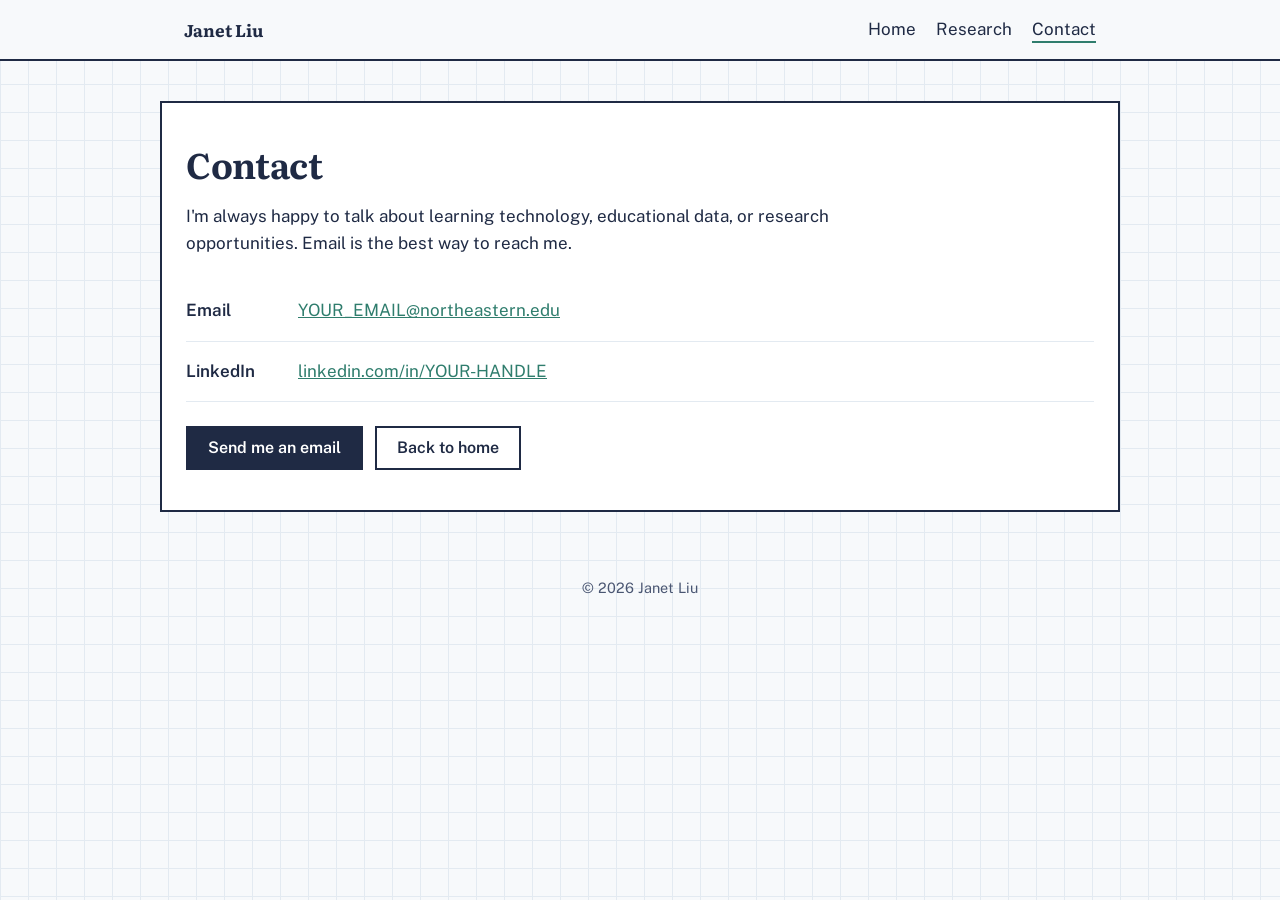
==== contact.html @ 82e9912a "add readme" ====
<!DOCTYPE html>
<html lang="en">
<head>
  <meta charset="UTF-8">
  <meta name="viewport" content="width=device-width, initial-scale=1">
  <link rel="preconnect" href="https://fonts.googleapis.com">
  <link rel="preconnect" href="https://fonts.gstatic.com" crossorigin>
  <link href="https://fonts.googleapis.com/css2?family=Literata:opsz,wght@7..72,600;7..72,700&family=Public+Sans:wght@400;600&display=swap" rel="stylesheet">
  <link rel="stylesheet" href="style.css">
  <title>Janet Liu | Contact</title>
</head>
<body>
  <header class="site-header">
    <nav aria-label="Main">
      <a class="site-name" href="index.html">Janet Liu</a>
      <ul class="nav-links">
        <li><a href="index.html">Home</a></li>
        <li><a href="research.html">Research</a></li>
        <li><a href="contact.html" aria-current="page">Contact</a></li>
      </ul>
    </nav>
  </header>
  <main>
    <section id="contact">
      <h1 class="page-title">Contact</h1>
      <p>I'm always happy to talk about learning technology, educational data, or research opportunities. Email is the best way to reach me.</p>
      <ul class="contact-list">
        <li><span class="label">Email</span><a href="mailto:YOUR_EMAIL@northeastern.edu">YOUR_EMAIL@northeastern.edu</a></li>
        <li><span class="label">LinkedIn</span><a href="https://www.linkedin.com/in/YOUR-HANDLE" target="_blank" rel="noopener">linkedin.com/in/YOUR-HANDLE</a></li>
      </ul>
      <div class="button-row">
        <a class="btn" href="mailto:YOUR_EMAIL@northeastern.edu">Send me an email</a>
        <a class="btn btn-outline" href="index.html">Back to home</a>
      </div>
    </section>
  </main>
  <footer class="site-footer">© 2026 Janet Liu</footer>
</body>
</html>
---- style.css ----
/* ---------- Design tokens ---------- */
:root {
  --ink: #1f2a44;        /* main text, headings, solid buttons */
  --ink-soft: #4a5672;   /* secondary text */
  --paper: #f7f9fb;      /* page background */
  --grid: #e3eaf1;       /* graph-paper lines */
  --accent: #2f7d6d;     /* links, highlights, chart dots */
  --accent-pale: #dcefe9;/* hover / selected fills */

  --font-head: "Literata", Georgia, "Times New Roman", serif;
  --font-body: "Public Sans", "Helvetica Neue", Arial, sans-serif;

  --measure: 68ch;       /* comfortable line length */
  --space: 1.5rem;
}

/* ---------- Base ---------- */
* { box-sizing: border-box; }

body {
  margin: 0;
  font-family: var(--font-body);
  font-size: 1.0625rem;
  line-height: 1.6;
  color: var(--ink);
  /* graph-paper background: a nod to math learning + data */
  background-color: var(--paper);
  background-image:
    linear-gradient(var(--grid) 1px, transparent 1px),
    linear-gradient(90deg, var(--grid) 1px, transparent 1px);
  background-size: 28px 28px;
}

h1, h2, h3 { font-family: var(--font-head); line-height: 1.2; margin: 0 0 0.5em; }
h1 { font-size: clamp(2.4rem, 6vw, 3.6rem); font-weight: 700; letter-spacing: -0.01em; }
h2 { font-size: 1.6rem; font-weight: 600; }
h3 { font-size: 1.2rem; font-weight: 600; }

p { max-width: var(--measure); margin: 0 0 1em; }
a { color: var(--accent); }
a:focus-visible, button:focus-visible { outline: 3px solid var(--accent); outline-offset: 3px; }
img { max-width: 100%; display: block; }

/* ---------- Header / navigation ---------- */
.site-header {
  background: var(--paper);
  border-bottom: 2px solid var(--ink);
}
.site-header nav {
  max-width: 960px;
  margin: 0 auto;
  padding: 1rem var(--space);
  display: flex;
  justify-content: space-between;
  align-items: center;
  gap: 1rem;
  flex-wrap: wrap;
}
.site-name { font-family: var(--font-head); font-weight: 700; color: var(--ink); text-decoration: none; }
.nav-links { list-style: none; display: flex; gap: 1.25rem; margin: 0; padding: 0; }
.nav-links a { color: var(--ink); text-decoration: none; padding-bottom: 2px; }
.nav-links a:hover { color: var(--accent); }
.nav-links a[aria-current="page"] { border-bottom: 2px solid var(--accent); }

/* ---------- Page layout ---------- */
main {
  max-width: 960px;
  margin: 2.5rem auto;
  padding: 2.5rem var(--space);
  background: #ffffff;
  border: 2px solid var(--ink);
}
section + section { margin-top: 3rem; }

.site-footer { text-align: center; padding: 1.5rem; color: var(--ink-soft); font-size: 0.9rem; }

/* ---------- Home ---------- */
.hero {
  display: grid;
  grid-template-columns: 240px 1fr;
  gap: 2.5rem;
  align-items: start;
}
.photo-frame {
  aspect-ratio: 4 / 5;
  border: 2px solid var(--ink);
  background: var(--accent-pale);
  overflow: hidden;
}
.photo-frame img { width: 100%; height: 100%; object-fit: cover; }
.hero h1 { margin-top: 0.25rem; }

/* ---------- Buttons ---------- */
.button-row { display: flex; flex-wrap: wrap; gap: 0.75rem; margin-top: 1.5rem; }
.btn {
  display: inline-block;
  font: 600 1rem var(--font-body);
  padding: 0.65rem 1.25rem;
  border: 2px solid var(--ink);
  background: var(--ink);
  color: #ffffff;
  text-decoration: none;
  cursor: pointer;
}
.btn:hover { background: var(--accent); border-color: var(--accent); }
.btn-outline { background: transparent; color: var(--ink); }
.btn-outline:hover, .btn-outline[aria-pressed="true"] {
  background: var(--accent-pale); color: var(--ink); border-color: var(--accent);
}

/* ---------- Research ---------- */
.page-title { font-size: 2.2rem; }   /* smaller than the home page h1 */
.figure { margin: 1.5rem 0; }
.figure img { border: 2px solid var(--ink); }
.figure figcaption { font-size: 0.9rem; color: var(--ink-soft); margin-top: 0.4rem; }

.project-panel {
  margin-top: 1.25rem;
  padding: 1.5rem;
  border-left: 4px solid var(--accent);
  background: var(--paper);
}
.project-meta { color: var(--ink-soft); margin-bottom: 0.75rem; }
.project-panel ul { padding-left: 1.2rem; max-width: var(--measure); }
.project-panel li + li { margin-top: 0.35rem; }

.chart-wrap { overflow-x: auto; }
.chart-wrap svg { font-family: var(--font-body); }

.cv-embed { width: 100%; height: 80vh; min-height: 500px; border: 2px solid var(--ink); }

/* ---------- Contact ---------- */
.contact-list { list-style: none; padding: 0; margin: 1.5rem 0 0; }
.contact-list li {
  display: flex; gap: 1rem; align-items: baseline;
  padding: 1rem 0; border-bottom: 1px solid var(--grid);
}
.contact-list .label { width: 6rem; font-weight: 600; flex-shrink: 0; }

/* ---------- Small screens ---------- */
@media (max-width: 640px) {
  main { margin: 1rem; padding: 1.5rem 1.1rem; }
  .hero { grid-template-columns: 1fr; gap: 1.5rem; }
  .photo-frame { max-width: 220px; }
  .contact-list li { flex-direction: column; gap: 0.2rem; }
}
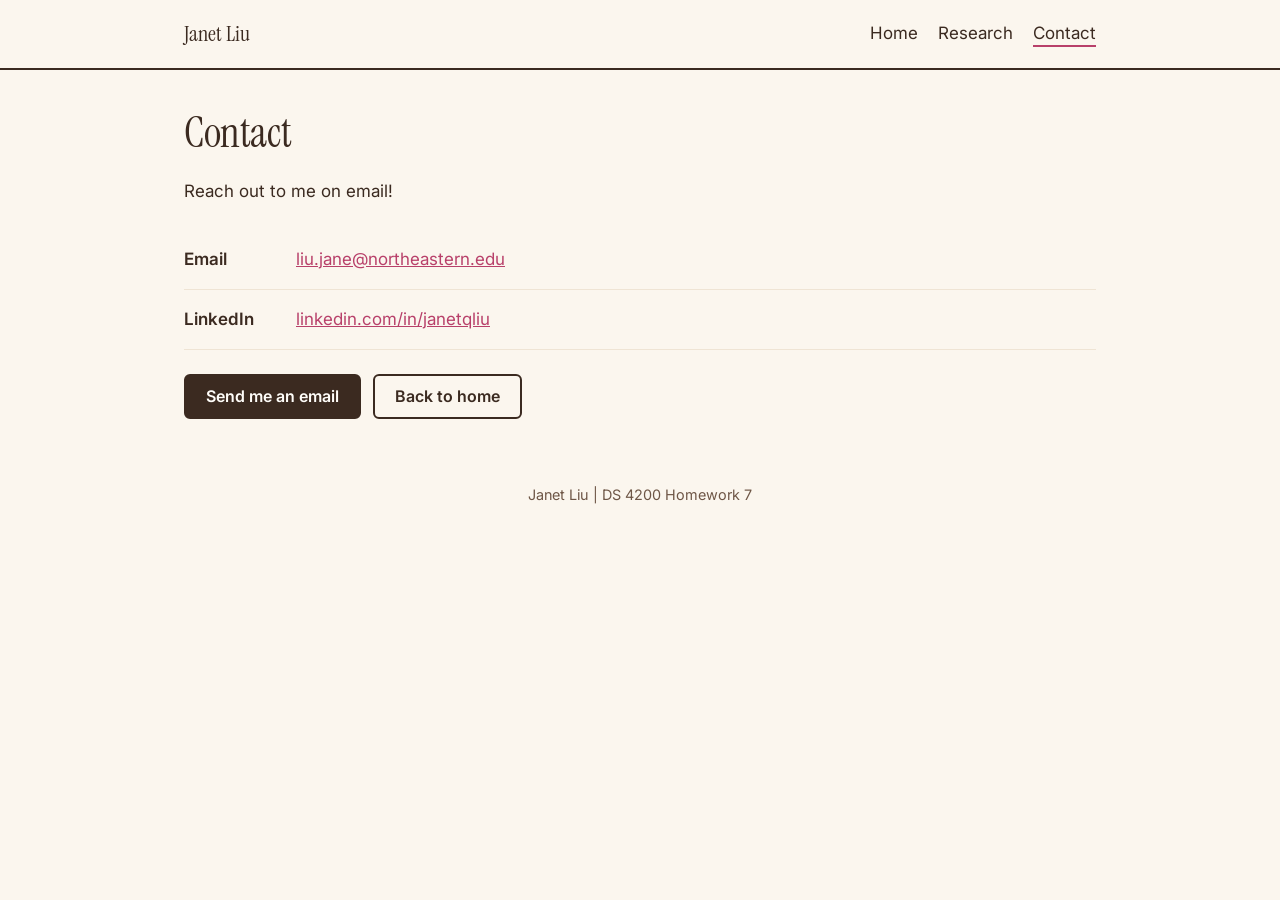
==== commit 3ad03edc: "add website files" ====
--- a/contact.html
+++ b/contact.html
@@ -5,8 +5,7 @@
   <meta name="viewport" content="width=device-width, initial-scale=1">
   <link rel="preconnect" href="https://fonts.googleapis.com">
   <link rel="preconnect" href="https://fonts.gstatic.com" crossorigin>
-  <link href="https://fonts.googleapis.com/css2?family=Literata:opsz,wght@7..72,600;7..72,700&family=Public+Sans:wght@400;600&display=swap" rel="stylesheet">
-  <link rel="stylesheet" href="style.css">
+  <link href="https://fonts.googleapis.com/css2?family=Instrument+Serif&family=Inter:wght@400;600&display=swap" rel="stylesheet">  <link rel="stylesheet" href="style.css">
   <title>Janet Liu | Contact</title>
 </head>
 <body>
@@ -23,17 +22,17 @@
   <main>
     <section id="contact">
       <h1 class="page-title">Contact</h1>
-      <p>I'm always happy to talk about learning technology, educational data, or research opportunities. Email is the best way to reach me.</p>
+      <p>Reach out to me on email!</p>
       <ul class="contact-list">
-        <li><span class="label">Email</span><a href="mailto:YOUR_EMAIL@northeastern.edu">YOUR_EMAIL@northeastern.edu</a></li>
-        <li><span class="label">LinkedIn</span><a href="https://www.linkedin.com/in/YOUR-HANDLE" target="_blank" rel="noopener">linkedin.com/in/YOUR-HANDLE</a></li>
+        <li><span class="label">Email</span><a href="mailto:liu.jane@northeastern.edu">liu.jane@northeastern.edu</a></li>
+        <li><span class="label">LinkedIn</span><a href="https://www.linkedin.com/in/janetqliu" target="_blank" rel="noopener">linkedin.com/in/janetqliu</a></li>
       </ul>
       <div class="button-row">
-        <a class="btn" href="mailto:YOUR_EMAIL@northeastern.edu">Send me an email</a>
+        <a class="btn" href="mailto:liu.jane@northeastern.edu">Send me an email</a>
         <a class="btn btn-outline" href="index.html">Back to home</a>
       </div>
     </section>
   </main>
-  <footer class="site-footer">© 2026 Janet Liu</footer>
+  <footer class="site-footer">Janet Liu | DS 4200 Homework 7</footer>
 </body>
 </html>
--- a/style.css
+++ b/style.css
@@ -1,14 +1,16 @@
 /* ---------- Design tokens ---------- */
 :root {
-  --ink: #1f2a44;        /* main text, headings, solid buttons */
-  --ink-soft: #4a5672;   /* secondary text */
-  --paper: #f7f9fb;      /* page background */
-  --grid: #e3eaf1;       /* graph-paper lines */
-  --accent: #2f7d6d;     /* links, highlights, chart dots */
-  --accent-pale: #dcefe9;/* hover / selected fills */
+  --ink: #3b2a20;        /* dark brown: text, headings, borders, solid buttons */
+  --ink-soft: #6e5646;   /* softer brown: secondary text */
+  --paper: #fbf6ee;      /* light cream: page background */
+  --grid: #efe4d4;       /* graph-paper lines */
+  --accent: #b8406a;     /* pink: links, highlights, chart dots */
+  --accent-pale: #f8dde6;/* light pink: hover / selected fills */
+  --surface: #fffdf9;    /* content panel */
+  --radius: 6px;         /* button corners */
 
-  --font-head: "Literata", Georgia, "Times New Roman", serif;
-  --font-body: "Public Sans", "Helvetica Neue", Arial, sans-serif;
+  --font-head: "Instrument Serif", Georgia, "Times New Roman", serif;
+  --font-body: "Inter", "Helvetica Neue", Arial, sans-serif;
 
   --measure: 68ch;       /* comfortable line length */
   --space: 1.5rem;
@@ -23,18 +25,13 @@
   font-size: 1.0625rem;
   line-height: 1.6;
   color: var(--ink);
-  /* graph-paper background: a nod to math learning + data */
   background-color: var(--paper);
-  background-image:
-    linear-gradient(var(--grid) 1px, transparent 1px),
-    linear-gradient(90deg, var(--grid) 1px, transparent 1px);
-  background-size: 28px 28px;
 }
 
-h1, h2, h3 { font-family: var(--font-head); line-height: 1.2; margin: 0 0 0.5em; }
-h1 { font-size: clamp(2.4rem, 6vw, 3.6rem); font-weight: 700; letter-spacing: -0.01em; }
-h2 { font-size: 1.6rem; font-weight: 600; }
-h3 { font-size: 1.2rem; font-weight: 600; }
+h1, h2, h3 { font-family: var(--font-head); font-weight: 400; line-height: 1.15; margin: 0 0 0.5em; }
+h1 { font-size: clamp(2.8rem, 7vw, 4.2rem); letter-spacing: -0.01em; }
+h2 { font-size: 1.9rem; }
+h3 { font-size: 1.4rem; }
 
 p { max-width: var(--measure); margin: 0 0 1em; }
 a { color: var(--accent); }
@@ -56,8 +53,7 @@
   gap: 1rem;
   flex-wrap: wrap;
 }
-.site-name { font-family: var(--font-head); font-weight: 700; color: var(--ink); text-decoration: none; }
-.nav-links { list-style: none; display: flex; gap: 1.25rem; margin: 0; padding: 0; }
+.site-name { font-family: var(--font-head); font-size: 1.4rem; color: var(--ink); text-decoration: none; }.nav-links { list-style: none; display: flex; gap: 1.25rem; margin: 0; padding: 0; }
 .nav-links a { color: var(--ink); text-decoration: none; padding-bottom: 2px; }
 .nav-links a:hover { color: var(--accent); }
 .nav-links a[aria-current="page"] { border-bottom: 2px solid var(--accent); }
@@ -66,9 +62,7 @@
 main {
   max-width: 960px;
   margin: 2.5rem auto;
-  padding: 2.5rem var(--space);
-  background: #ffffff;
-  border: 2px solid var(--ink);
+  padding: 0 var(--space);
 }
 section + section { margin-top: 3rem; }
 
@@ -82,10 +76,11 @@
   align-items: start;
 }
 .photo-frame {
-  aspect-ratio: 4 / 5;
-  border: 2px solid var(--ink);
+  aspect-ratio: 4 / 4;
+  border: 1px solid var(--ink);
   background: var(--accent-pale);
   overflow: hidden;
+  border-radius: 10px;
 }
 .photo-frame img { width: 100%; height: 100%; object-fit: cover; }
 .hero h1 { margin-top: 0.25rem; }
@@ -98,7 +93,8 @@
   padding: 0.65rem 1.25rem;
   border: 2px solid var(--ink);
   background: var(--ink);
-  color: #ffffff;
+  border-radius: var(--radius);
+  color: var(--surface);
   text-decoration: none;
   cursor: pointer;
 }
@@ -109,23 +105,14 @@
 }
 
 /* ---------- Research ---------- */
-.page-title { font-size: 2.2rem; }   /* smaller than the home page h1 */
-.figure { margin: 1.5rem 0; }
-.figure img { border: 2px solid var(--ink); }
+.page-title { font-size: 2.6rem; }   /* smaller than the home page h1 */
+.figure { margin: 1.5rem 0; text-align: center;}
+.figure img { border: 1px solid var(--ink); width: 40%; margin: 0 auto; border-radius: 10px;}
 .figure figcaption { font-size: 0.9rem; color: var(--ink-soft); margin-top: 0.4rem; }
 
-.project-panel {
-  margin-top: 1.25rem;
-  padding: 1.5rem;
-  border-left: 4px solid var(--accent);
-  background: var(--paper);
-}
-.project-meta { color: var(--ink-soft); margin-bottom: 0.75rem; }
-.project-panel ul { padding-left: 1.2rem; max-width: var(--measure); }
-.project-panel li + li { margin-top: 0.35rem; }
-
-.chart-wrap { overflow-x: auto; }
-.chart-wrap svg { font-family: var(--font-body); }
+.experience-list { max-width: var(--measure); padding-left: 1.2rem; margin: 0 0 1.25rem; }
+.experience-list li { margin-bottom: 0.75rem; }
+.experience-list li::marker { color: var(--accent); }
 
 .cv-embed { width: 100%; height: 80vh; min-height: 500px; border: 2px solid var(--ink); }
 
@@ -135,12 +122,4 @@
   display: flex; gap: 1rem; align-items: baseline;
   padding: 1rem 0; border-bottom: 1px solid var(--grid);
 }
-.contact-list .label { width: 6rem; font-weight: 600; flex-shrink: 0; }
-
-/* ---------- Small screens ---------- */
-@media (max-width: 640px) {
-  main { margin: 1rem; padding: 1.5rem 1.1rem; }
-  .hero { grid-template-columns: 1fr; gap: 1.5rem; }
-  .photo-frame { max-width: 220px; }
-  .contact-list li { flex-direction: column; gap: 0.2rem; }
-}
+.contact-list .label { width: 6rem; font-weight: 600; flex-shrink: 0; }
